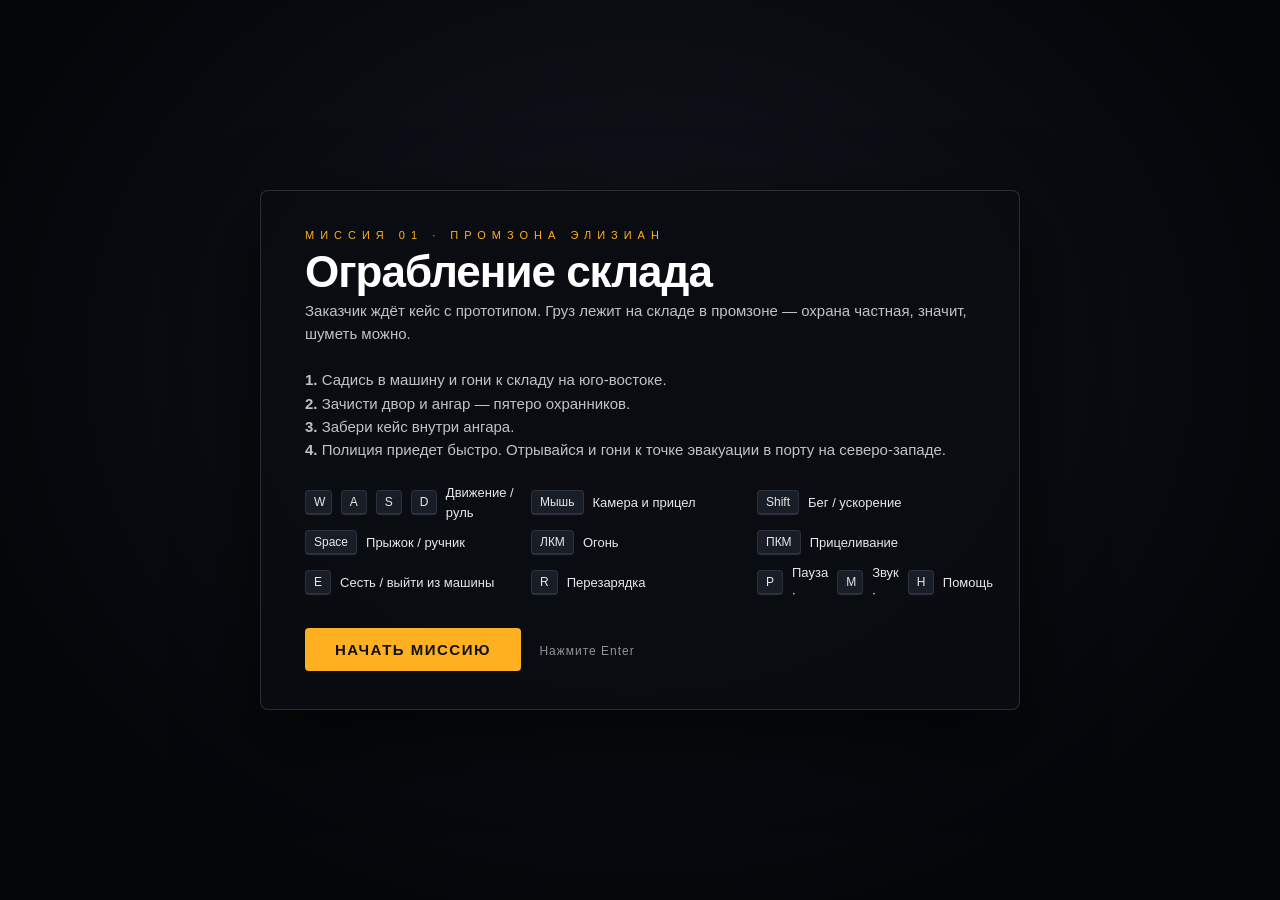
==== index.html @ 2715eb90 "GTA-style browser game: full "Warehouse Heist" mission on Three.js Однофайловая по запуску (открывае" ====
<!DOCTYPE html>
<html lang="ru">
<head>
<meta charset="utf-8">
<meta name="viewport" content="width=device-width, initial-scale=1">
<title>LOS SANTOS HEIST — Ограбление склада</title>
<style>
  :root{
    --accent:#ffb020;
    --danger:#ff3b30;
    --good:#3ddc84;
    --panel:rgba(8,10,14,.72);
    --stroke:rgba(255,255,255,.14);
  }
  *{box-sizing:border-box}
  html,body{margin:0;height:100%;overflow:hidden;background:#05070b;
    font-family:"Segoe UI",Roboto,Helvetica,Arial,sans-serif;color:#fff;
    -webkit-font-smoothing:antialiased;user-select:none}
  #game{position:fixed;inset:0}
  canvas{display:block}

  /* ---------------- HUD ---------------- */
  #hud{position:fixed;inset:0;pointer-events:none;z-index:10}
  .hidden{display:none !important}

  /* health */
  #vitals{position:absolute;left:22px;top:20px;width:250px}
  .bar{height:13px;border:1px solid var(--stroke);background:rgba(0,0,0,.5);
    border-radius:2px;overflow:hidden;box-shadow:0 2px 10px rgba(0,0,0,.55)}
  .bar > i{display:block;height:100%;width:100%;transition:width .12s linear}
  #healthFill{background:linear-gradient(90deg,#3ddc84,#9dff6e)}
  #armorFill{background:linear-gradient(90deg,#49a7ff,#9cd4ff)}
  #armorBar{margin-top:4px;height:7px}
  .label{font-size:10px;letter-spacing:2.5px;opacity:.75;margin-bottom:5px;
    text-transform:uppercase;text-shadow:0 2px 6px #000}

  /* wanted stars */
  #wanted{position:absolute;right:22px;top:18px;display:flex;gap:4px}
  .star{width:26px;height:26px;opacity:.18;filter:drop-shadow(0 2px 4px #000);transition:opacity .2s}
  .star.on{opacity:1}
  .star.blink{animation:blink .7s steps(2) infinite}
  @keyframes blink{50%{opacity:.25}}

  /* weapon / ammo */
  #weapon{position:absolute;right:22px;bottom:22px;text-align:right;
    text-shadow:0 3px 12px #000}
  #weaponName{font-size:12px;letter-spacing:3px;opacity:.8;text-transform:uppercase}
  #ammo{font-size:34px;font-weight:700;line-height:1}
  #ammo small{font-size:16px;opacity:.65;font-weight:500}
  #reloading{color:var(--accent);font-size:12px;letter-spacing:2px;height:14px}

  /* minimap */
  #minimapWrap{position:absolute;left:22px;bottom:22px;width:196px;height:196px;
    border-radius:50%;overflow:hidden;border:2px solid rgba(255,255,255,.25);
    box-shadow:0 6px 24px rgba(0,0,0,.6);background:#10161f}
  #minimap{width:196px;height:196px;display:block}
  #speedo{position:absolute;left:22px;bottom:228px;width:196px;text-align:center;
    text-shadow:0 3px 10px #000}
  #speedVal{font-size:30px;font-weight:700;line-height:1}
  #speedVal small{font-size:12px;opacity:.6;letter-spacing:2px}
  #gearBar{height:5px;margin-top:5px;background:rgba(0,0,0,.5);border-radius:3px;overflow:hidden}
  #gearFill{display:block;height:100%;width:0;background:linear-gradient(90deg,#ffb020,#ff5b3a)}

  /* objective */
  #objective{position:absolute;left:50%;top:18px;transform:translateX(-50%);
    text-align:center;max-width:60%}
  #objTitle{font-size:11px;letter-spacing:4px;color:var(--accent);text-transform:uppercase;
    text-shadow:0 2px 8px #000}
  #objText{font-size:19px;font-weight:600;margin-top:3px;text-shadow:0 3px 12px #000}
  #objDist{font-size:12px;opacity:.7;margin-top:2px;letter-spacing:1px}

  /* gps arrow */
  #gps{position:absolute;left:50%;top:50%;width:0;height:0}
  #gpsArrow{position:absolute;width:44px;height:44px;margin:-22px 0 0 -22px;
    transform-origin:50% 50%;opacity:.9;filter:drop-shadow(0 2px 6px #000)}

  /* crosshair */
  #cross{position:absolute;left:50%;top:50%;width:26px;height:26px;margin:-13px 0 0 -13px;
    opacity:.9}
  #cross div{position:absolute;background:#fff;box-shadow:0 0 3px #000}
  #cross .h{left:0;right:0;top:12px;height:1.5px}
  #cross .v{top:0;bottom:0;left:12px;width:1.5px}
  #cross.hit div{background:var(--danger)}

  /* notifications */
  #toasts{position:absolute;left:22px;bottom:240px;
    display:flex;flex-direction:column-reverse;gap:7px;align-items:flex-start;width:min(420px,45vw)}
  .toast{background:var(--panel);border-left:3px solid var(--accent);padding:9px 16px;
    font-size:14px;border-radius:3px;backdrop-filter:blur(6px);
    box-shadow:0 6px 20px rgba(0,0,0,.5);animation:slide .35s ease-out}
  .toast.good{border-color:var(--good)}
  .toast.bad{border-color:var(--danger)}
  @keyframes slide{from{opacity:0;transform:translateY(-10px)}to{opacity:1;transform:none}}

  /* hit / damage feedback */
  #damage{position:absolute;inset:0;pointer-events:none;opacity:0;
    background:radial-gradient(ellipse at center,rgba(255,0,0,0) 35%,rgba(160,0,0,.75) 100%);
    transition:opacity .25s}

  #hint{position:absolute;left:50%;bottom:36px;transform:translateX(-50%);
    background:var(--panel);border:1px solid var(--stroke);border-radius:4px;
    padding:8px 16px;font-size:14px;letter-spacing:.4px}
  #hint b{color:var(--accent)}

  /* ---------------- Screens ---------------- */
  .screen{position:fixed;inset:0;z-index:20;display:flex;align-items:center;
    justify-content:center;background:radial-gradient(ellipse at 50% 40%,#12161d 0%,#04060a 75%);
    pointer-events:auto;overflow:auto;padding:18px}
  .card{width:min(760px,92vw);max-height:calc(100vh - 36px);overflow:auto;
    padding:clamp(20px,4vw,38px) clamp(18px,4vw,44px);background:rgba(10,13,18,.92);
    border:1px solid var(--stroke);border-radius:8px;box-shadow:0 30px 80px rgba(0,0,0,.7)}
  .kicker{font-size:11px;letter-spacing:6px;color:var(--accent);text-transform:uppercase}
  h1{margin:8px 0 4px;font-size:clamp(28px,5vw,44px);letter-spacing:-1px;line-height:1.05}
  h1.fail{color:var(--danger)}
  h1.win{color:var(--good)}
  .sub{opacity:.75;font-size:15px;line-height:1.55;margin-bottom:22px}
  .grid{display:grid;grid-template-columns:repeat(2,1fr);gap:10px 26px;margin:18px 0 24px}
  .row{display:flex;justify-content:space-between;border-bottom:1px dashed rgba(255,255,255,.12);
    padding:6px 0;font-size:14px}
  .row span:last-child{color:var(--accent);font-weight:600}
  .keys{display:grid;grid-template-columns:repeat(auto-fit,minmax(190px,1fr));gap:8px;margin:16px 0 26px}
  .key{display:flex;align-items:center;gap:9px;font-size:13px;opacity:.9;line-height:1.5}
  kbd{background:#1b2029;border:1px solid #2f3742;border-bottom-width:2px;border-radius:4px;
    padding:2px 8px;font-family:inherit;font-size:12px;min-width:26px;text-align:center;display:inline-block}
  button{pointer-events:auto;background:var(--accent);color:#111;border:0;border-radius:4px;
    padding:13px 30px;font-size:15px;font-weight:700;letter-spacing:1.5px;cursor:pointer;
    text-transform:uppercase;transition:transform .1s,filter .1s}
  button:hover{filter:brightness(1.1)}
  button:active{transform:translateY(1px)}
  button.ghost{background:transparent;color:#fff;border:1px solid var(--stroke);margin-left:10px}
  #loading{position:fixed;inset:0;z-index:30;display:flex;flex-direction:column;
    align-items:center;justify-content:center;background:#04060a;gap:18px}
  #loading .bar{width:280px}
  #loadFill{background:var(--accent);width:5%}
  .small{font-size:12px;opacity:.55;letter-spacing:1px}
</style>
</head>
<body>
<div id="game"></div>

<!-- ============================ HUD ============================ -->
<div id="hud" class="hidden">
  <div id="vitals">
    <div class="label">Здоровье</div>
    <div class="bar"><i id="healthFill"></i></div>
    <div class="bar" id="armorBar"><i id="armorFill"></i></div>
  </div>

  <div id="wanted"></div>

  <div id="objective">
    <div id="objTitle">Задание</div>
    <div id="objText">—</div>
    <div id="objDist"></div>
  </div>

  <div id="gps"><svg id="gpsArrow" viewBox="0 0 40 40"><path d="M20 2 L33 34 L20 26 L7 34 Z" fill="#ffb020" stroke="#000" stroke-width="1.5" stroke-linejoin="round"/></svg></div>

  <div id="cross"><div class="h"></div><div class="v"></div></div>

  <div id="minimapWrap"><canvas id="minimap" width="392" height="392"></canvas></div>
  <div id="speedo" class="hidden">
    <div id="speedVal">0<small> КМ/Ч</small></div>
    <div id="gearBar"><i id="gearFill"></i></div>
  </div>

  <div id="weapon">
    <div id="weaponName">Карабин</div>
    <div id="ammo">30<small>/150</small></div>
    <div id="reloading"></div>
  </div>

  <div id="toasts"></div>
  <div id="hint" class="hidden"></div>
  <div id="damage"></div>
</div>

<!-- ============================ Screens ============================ -->
<div id="loading">
  <div class="kicker">LOS SANTOS HEIST</div>
  <div class="bar"><i id="loadFill"></i></div>
  <div class="small" id="loadText">Строим город…</div>
</div>

<div id="briefing" class="screen hidden">
  <div class="card">
    <div class="kicker">Миссия 01 · Промзона Элизиан</div>
    <h1>Ограбление склада</h1>
    <div class="sub">
      Заказчик ждёт кейс с прототипом. Груз лежит на складе в промзоне —
      охрана частная, значит, шуметь можно.<br><br>
      <b>1.</b> Садись в машину и гони к складу на юго-востоке.<br>
      <b>2.</b> Зачисти двор и ангар — пятеро охранников.<br>
      <b>3.</b> Забери кейс внутри ангара.<br>
      <b>4.</b> Полиция приедет быстро. Отрывайся и гони к точке эвакуации в порту на северо-западе.
    </div>
    <div class="keys">
      <div class="key"><kbd>W</kbd><kbd>A</kbd><kbd>S</kbd><kbd>D</kbd> Движение / руль</div>
      <div class="key"><kbd>Мышь</kbd> Камера и прицел</div>
      <div class="key"><kbd>Shift</kbd> Бег / ускорение</div>
      <div class="key"><kbd>Space</kbd> Прыжок / ручник</div>
      <div class="key"><kbd>ЛКМ</kbd> Огонь</div>
      <div class="key"><kbd>ПКМ</kbd> Прицеливание</div>
      <div class="key"><kbd>E</kbd> Сесть / выйти из машины</div>
      <div class="key"><kbd>R</kbd> Перезарядка</div>
      <div class="key"><kbd>P</kbd> Пауза · <kbd>M</kbd> Звук · <kbd>H</kbd> Помощь</div>
    </div>
    <button id="startBtn">Начать миссию</button>
    <span class="small" style="margin-left:14px">Нажмите Enter</span>
  </div>
</div>

<div id="endScreen" class="screen hidden">
  <div class="card">
    <div class="kicker" id="endKicker">Результат</div>
    <h1 id="endTitle">Миссия пройдена</h1>
    <div class="sub" id="endSub"></div>
    <div class="grid" id="endStats"></div>
    <button id="restartBtn">Рестарт</button>
    <button id="menuBtn" class="ghost">Брифинг</button>
  </div>
</div>

<div id="pauseScreen" class="screen hidden">
  <div class="card">
    <div class="kicker">Пауза</div>
    <h1>Перекур</h1>
    <div class="keys">
      <div class="key"><kbd>W</kbd><kbd>A</kbd><kbd>S</kbd><kbd>D</kbd> Движение / руль</div>
      <div class="key"><kbd>Мышь</kbd> Камера и прицел</div>
      <div class="key"><kbd>Shift</kbd> Бег / ускорение</div>
      <div class="key"><kbd>Space</kbd> Прыжок / ручник</div>
      <div class="key"><kbd>ЛКМ</kbd> Огонь · <kbd>ПКМ</kbd> Прицел</div>
      <div class="key"><kbd>E</kbd> В машину / из машины</div>
      <div class="key"><kbd>R</kbd> Перезарядка</div>
      <div class="key"><kbd>M</kbd> Звук вкл/выкл</div>
    </div>
    <button id="resumeBtn">Продолжить</button>
    <button id="abortBtn" class="ghost">Начать заново</button>
  </div>
</div>

<!-- ============================ Engine ============================ -->
<script src="vendor/three/three.min.js"></script>
<script src="vendor/three/shaders/CopyShader.js"></script>
<script src="vendor/three/shaders/LuminosityHighPassShader.js"></script>
<script src="vendor/three/shaders/FXAAShader.js"></script>
<script src="vendor/three/postprocessing/EffectComposer.js"></script>
<script src="vendor/three/postprocessing/RenderPass.js"></script>
<script src="vendor/three/postprocessing/ShaderPass.js"></script>
<script src="vendor/three/postprocessing/UnrealBloomPass.js"></script>

<!-- ============================ Game ============================ -->
<script src="src/core.js"></script>
<script src="src/fx.js"></script>
<script src="src/world.js"></script>
<script src="src/character.js"></script>
<script src="src/player.js"></script>
<script src="src/vehicle.js"></script>
<script src="src/npc.js"></script>
<script src="src/hud.js"></script>
<script src="src/mission.js"></script>
<script src="src/main.js"></script>
</body>
</html>
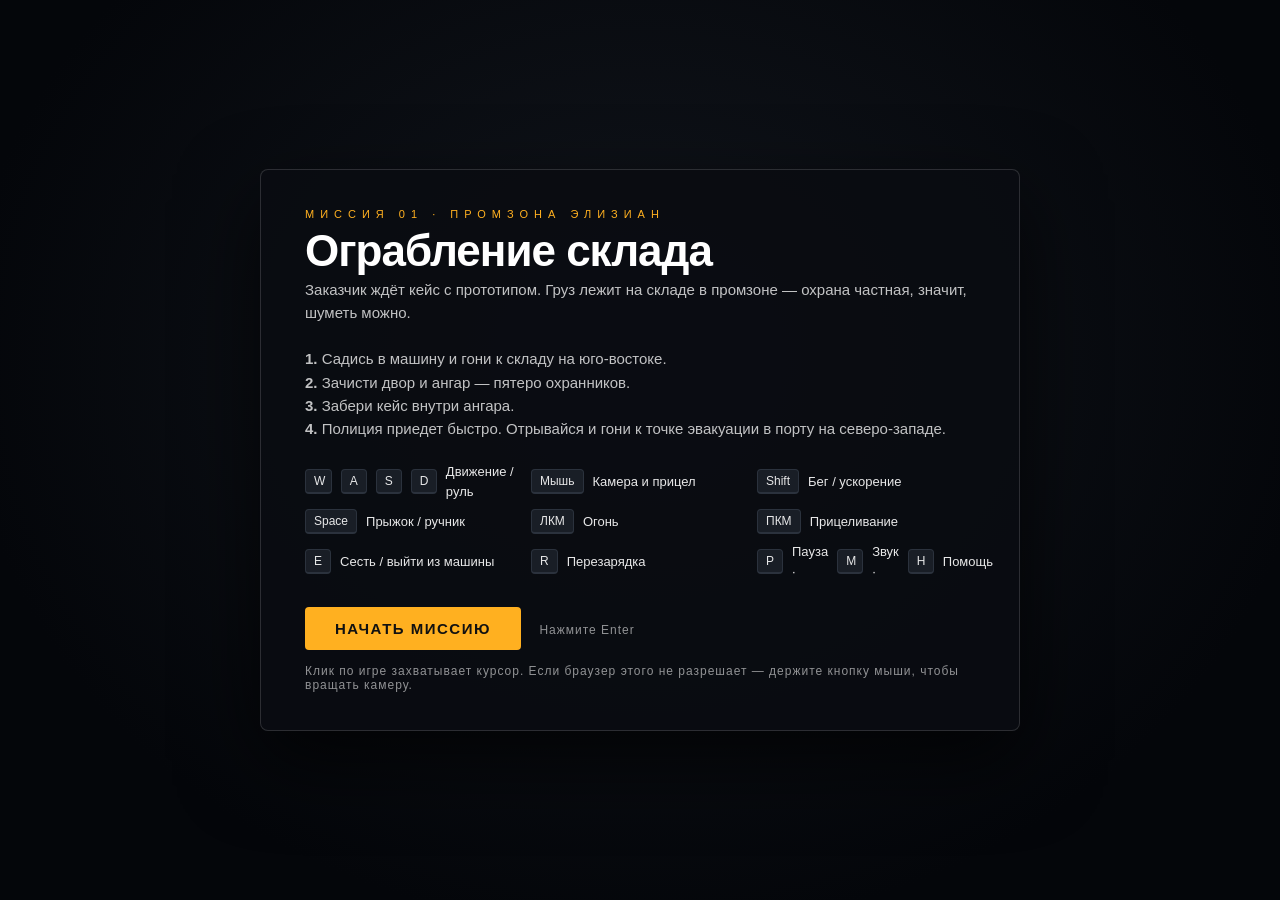
==== commit fea02b0e: "Mouse fallback when pointer lock is unavailable В iframe (и при отказе браузера захватить курсор) po" ====
--- a/index.html
+++ b/index.html
@@ -207,6 +207,10 @@
     </div>
     <button id="startBtn">Начать миссию</button>
     <span class="small" style="margin-left:14px">Нажмите Enter</span>
+    <div class="small" style="margin-top:14px">
+      Клик по игре захватывает курсор. Если браузер этого не разрешает —
+      держите кнопку мыши, чтобы вращать камеру.
+    </div>
   </div>
 </div>
 
